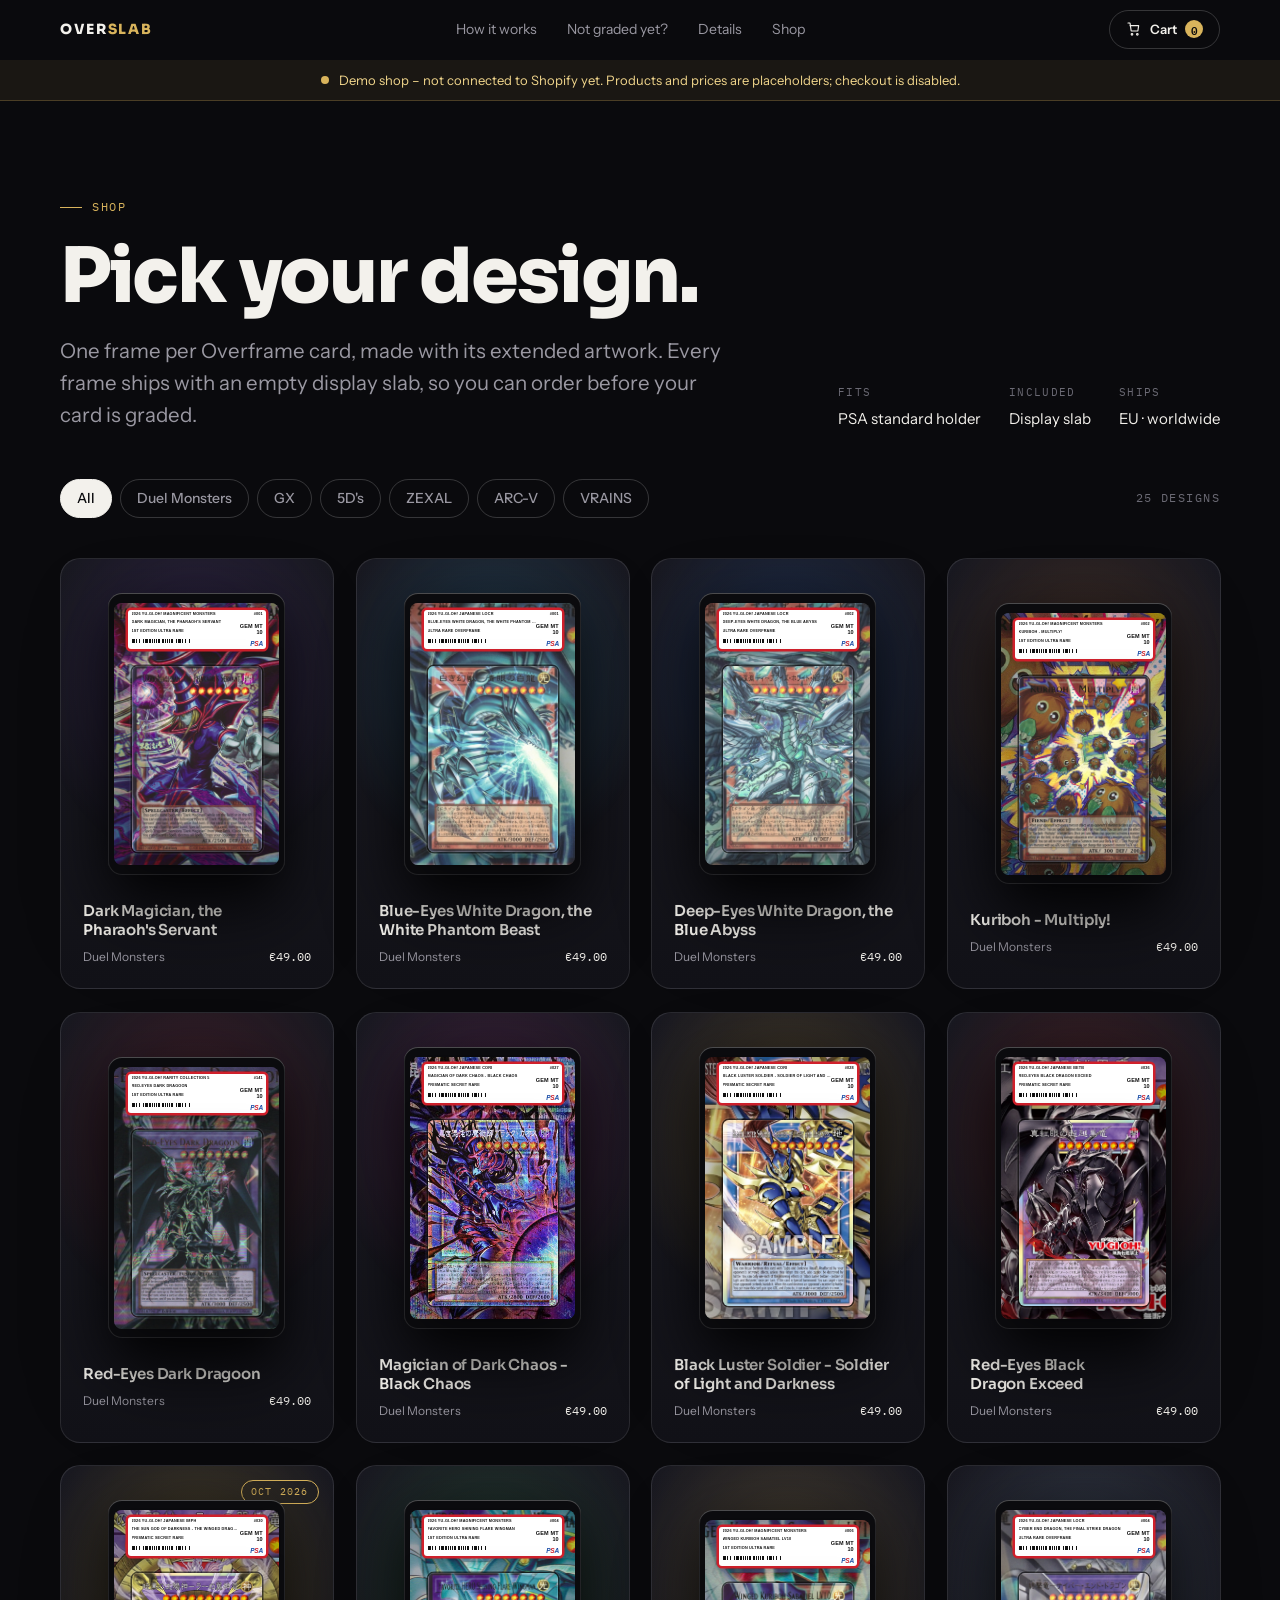
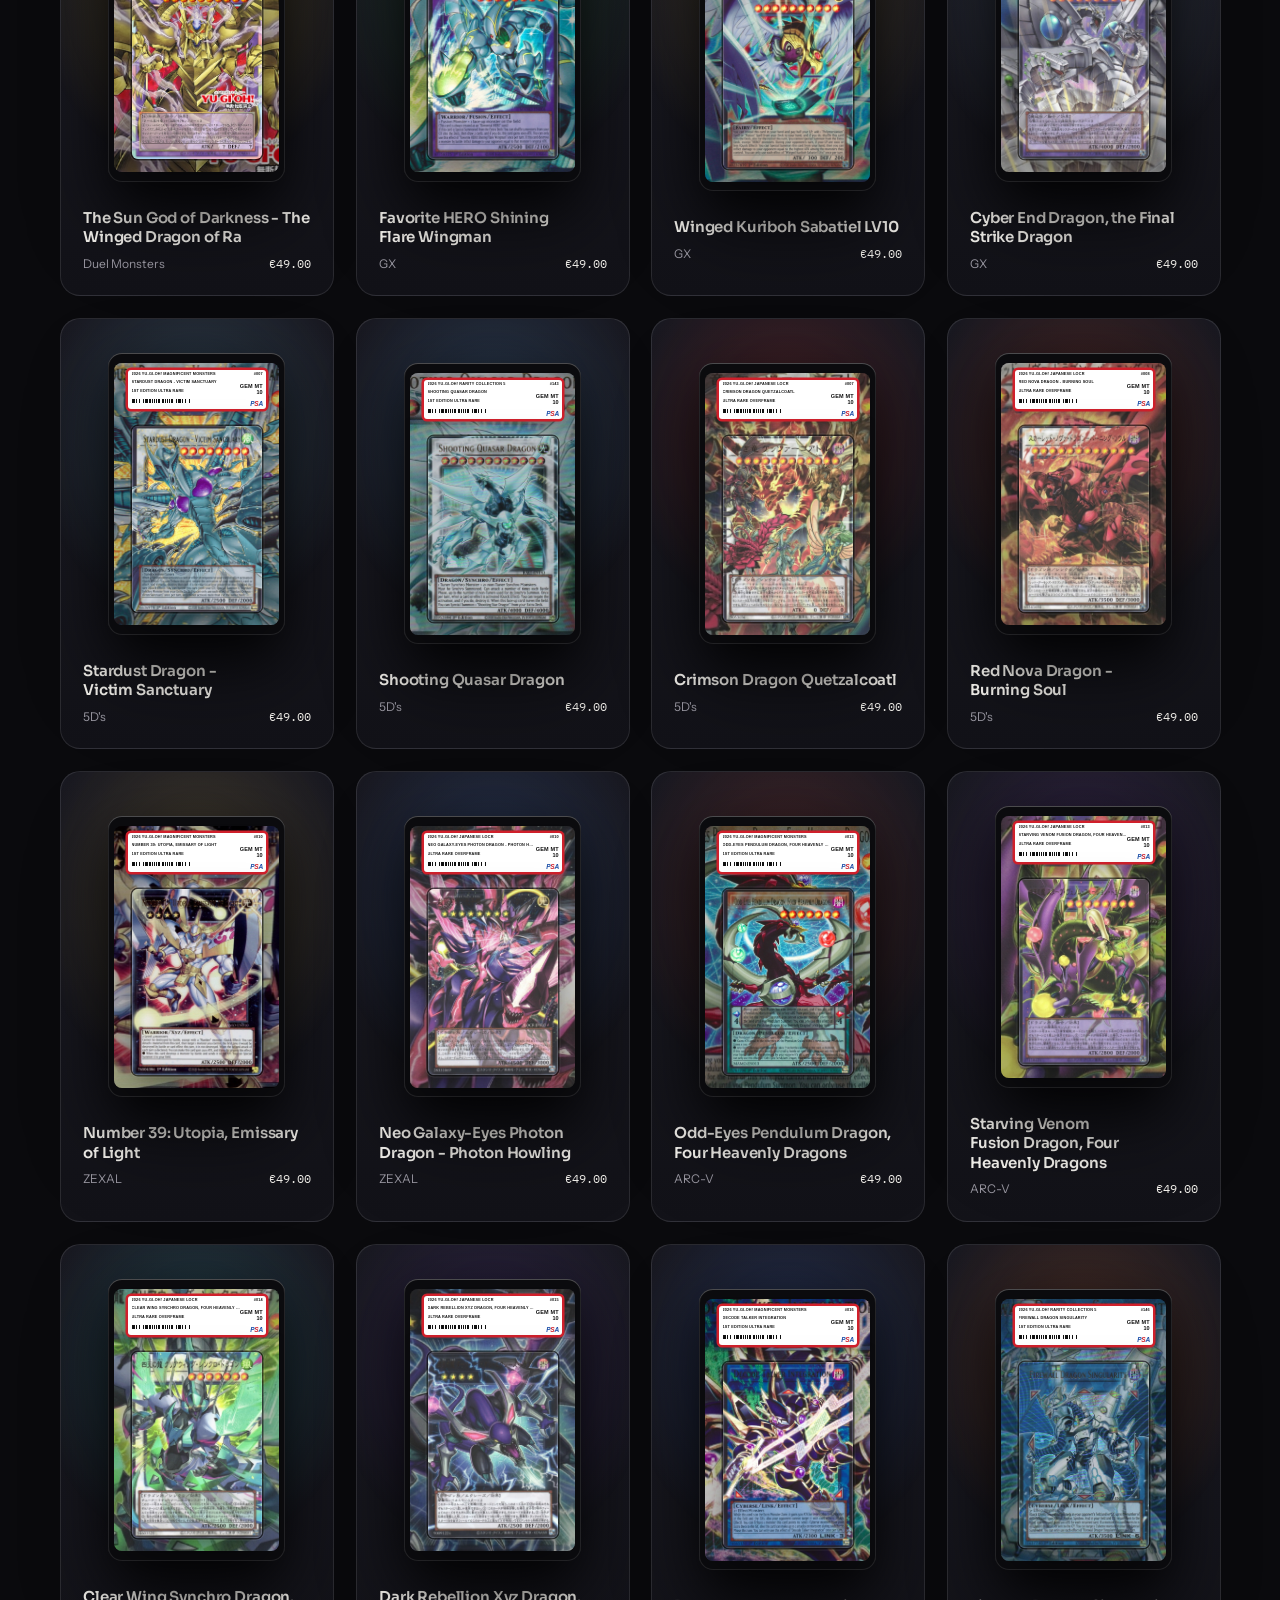
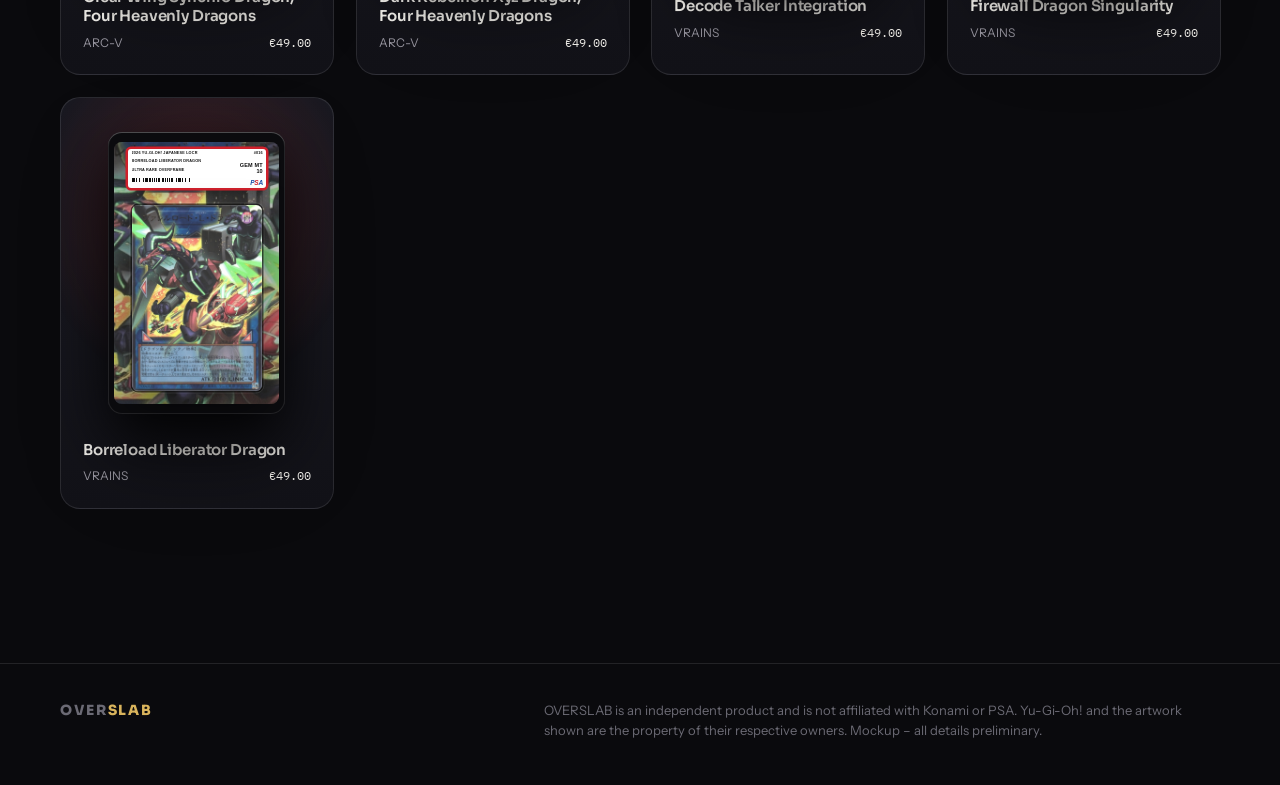
==== shop.html @ 678461cb "Add headless shop with Shopify Storefront API integration - shop.html: product grid with series filt" ====
<!DOCTYPE html>
<html lang="en">
<head>
<meta charset="utf-8">
<meta name="viewport" content="width=device-width, initial-scale=1">
<title>OVERSLAB Shop</title>
<meta name="description" content="Order an extended-art frame for your PSA-graded Yu-Gi-Oh! Overframe card.">
<link rel="preconnect" href="https://fonts.googleapis.com">
<link rel="preconnect" href="https://fonts.gstatic.com" crossorigin>
<link rel="stylesheet" href="https://fonts.googleapis.com/css2?family=Sora:wght@400;600;700;800&family=Instrument+Sans:ital,wght@0,400;0,500;0,600;1,400&family=IBM+Plex+Mono:wght@400;500&display=swap">
<link rel="stylesheet" href="styles.css">
</head>
<body class="shop-page">

<header class="nav" id="nav">
  <div class="wrap">
    <a class="logo" href="index.html">OVER<span>SLAB</span></a>
    <ul>
      <li><a href="index.html#how">How it works</a></li>
      <li><a href="index.html#raw">Not graded yet?</a></li>
      <li><a href="index.html#specs">Details</a></li>
      <li><a href="shop.html" aria-current="page">Shop</a></li>
    </ul>
    <button class="btn small cart-btn" type="button" data-open-cart aria-label="Open cart">
      <svg viewBox="0 0 24 24" fill="none" stroke="currentColor" stroke-width="1.7" aria-hidden="true"><path d="M6 7h13l-1.2 8H7.8L6 3H3" stroke-linecap="round" stroke-linejoin="round"/><circle cx="9" cy="20" r="1.2"/><circle cx="17" cy="20" r="1.2"/></svg>
      Cart <span class="badge" data-cart-count hidden>0</span>
    </button>
  </div>
</header>

<main>
  <div class="demo-banner" id="demoBanner" hidden>
    <span class="dot"></span>
    Demo shop – not connected to Shopify yet. Products and prices are placeholders; checkout is disabled.
  </div>

  <section class="shop-head-section">
    <div class="wrap">
      <div class="shop-head">
        <div>
          <span class="eyebrow">Shop</span>
          <h1>Pick your design.</h1>
          <p class="lead">One frame per Overframe card, made with its extended artwork. Every frame ships with an empty display slab, so you can order before your card is graded.</p>
        </div>
        <dl class="shop-facts">
          <div><dt>Fits</dt><dd>PSA standard holder</dd></div>
          <div><dt>Included</dt><dd>Display slab</dd></div>
          <div><dt>Ships</dt><dd>EU · worldwide</dd></div>
        </dl>
      </div>
      <div class="filters" id="filters" role="group" aria-label="Filter by series"></div>
      <div class="tiles" id="products" aria-live="polite"></div>
    </div>
  </section>
</main>

<!-- Product sheet -->
<aside class="drawer sheet" id="sheet" aria-hidden="true" role="dialog" aria-labelledby="sheetTitle">
  <button class="drawer-close" type="button" data-close aria-label="Close">×</button>
  <div class="sheet-visual" id="sheetVisual"></div>
  <div class="sheet-body">
    <h2 id="sheetTitle"></h2>
    <p class="sheet-meta" id="sheetMeta"></p>
    <p class="sheet-desc" id="sheetDesc"></p>
    <div class="opt">
      <span class="opt-label">Mount</span>
      <div class="opt-chips" id="sheetVariants"></div>
    </div>
    <div class="opt">
      <span class="opt-label">Quantity</span>
      <div class="qty"><button type="button" id="qtyMinus" aria-label="Decrease quantity">−</button><span id="qtyVal">1</span><button type="button" id="qtyPlus" aria-label="Increase quantity">+</button></div>
    </div>
    <div class="sheet-buy">
      <div class="sheet-price" id="sheetPrice"></div>
      <button class="btn primary" type="button" id="addBtn">Add to cart</button>
    </div>
    <ul class="sheet-notes">
      <li>Empty display slab included</li>
      <li>Slab slides in from the top – no glue, no tools</li>
      <li>Made to order · ships in 5–7 business days</li>
    </ul>
  </div>
</aside>

<!-- Cart drawer -->
<aside class="drawer cart-drawer" id="cart" aria-hidden="true" role="dialog" aria-label="Cart">
  <div class="drawer-head">
    <h2>Cart</h2>
    <button class="drawer-close" type="button" data-close aria-label="Close">×</button>
  </div>
  <div class="cart-lines" id="cartLines"></div>
  <div class="cart-foot">
    <div class="cart-total"><span>Subtotal</span><strong id="cartSubtotal">€0.00</strong></div>
    <p class="cart-hint">Shipping and taxes are calculated at checkout.</p>
    <button class="btn primary" type="button" id="checkoutBtn" disabled>Checkout <span class="arr">→</span></button>
  </div>
</aside>

<div class="backdrop" id="backdrop"></div>
<div class="toast-bar" id="toast" role="status" aria-live="polite"></div>

<footer>
  <div class="wrap">
    <div class="logo">OVER<span>SLAB</span></div>
    <p class="legal">OVERSLAB is an independent product and is not affiliated with Konami or PSA. Yu-Gi-Oh! and the artwork shown are the property of their respective owners. Mockup – all details preliminary.</p>
  </div>
</footer>

<script src="cards.js"></script>
<script src="shopify-config.js"></script>
<script src="shop.js"></script>
</body>
</html>
---- styles.css ----
/* ---------- Tokens ---------- */
:root{
  --bg:#0a0a0d;
  --bg-2:#121218;
  --bg-3:#1a1a22;
  --line:rgba(255,255,255,.10);
  --line-2:rgba(255,255,255,.18);
  --text:#f3f1ec;
  --muted:#9a98a2;
  --muted-2:#6b6a74;
  --gold:#d9b45c;
  --gold-2:#f1d68c;
  --psa-red:#d0202b;
  --psa-blue:#1b4ea8;
  --display:'Sora',system-ui,-apple-system,'Segoe UI',sans-serif;
  --body:'Instrument Sans',system-ui,-apple-system,'Segoe UI',sans-serif;
  --mono:'IBM Plex Mono',ui-monospace,SFMono-Regular,Menlo,monospace;
  --ease:cubic-bezier(.2,.8,.2,1);
  --maxw:1160px;
  color-scheme:dark;
}
*{box-sizing:border-box}
html{scroll-behavior:smooth}
body{
  margin:0;background:var(--bg);color:var(--text);
  font-family:var(--body);font-size:17px;line-height:1.55;
  -webkit-font-smoothing:antialiased;overflow-x:hidden;
}
img{max-width:100%;display:block}
a{color:inherit;text-decoration:none}
button{font:inherit;color:inherit}
:focus-visible{outline:2px solid var(--gold);outline-offset:3px;border-radius:4px}

h1,h2,h3{font-family:var(--display);letter-spacing:-.03em;text-wrap:balance;margin:0}
h1{font-size:clamp(44px,7.4vw,96px);font-weight:800;line-height:.98}
h2{font-size:clamp(34px,5vw,64px);font-weight:700;line-height:1.02}
h3{font-size:clamp(20px,2.2vw,26px);font-weight:600;letter-spacing:-.02em}
p{margin:0}
.lead{font-size:clamp(18px,1.6vw,22px);color:var(--muted);max-width:34em}
.eyebrow{
  font-family:var(--mono);font-size:12px;letter-spacing:.14em;text-transform:uppercase;
  color:var(--gold);margin-bottom:22px;display:inline-flex;align-items:center;gap:10px;
}
.eyebrow::before{content:"";width:22px;height:1px;background:var(--gold)}

.wrap{width:min(var(--maxw),calc(100% - 48px));margin-inline:auto}
section{padding:clamp(88px,12vw,160px) 0;position:relative}

/* ---------- Nav ---------- */
.nav{
  position:fixed;inset:0 0 auto 0;z-index:50;height:60px;
  display:flex;align-items:center;
  transition:background .4s,border-color .4s;
  border-bottom:1px solid transparent;
}
.nav.scrolled{background:rgba(10,10,13,.72);backdrop-filter:blur(18px) saturate(140%);-webkit-backdrop-filter:blur(18px) saturate(140%);border-color:var(--line)}
.nav .wrap{display:flex;align-items:center;justify-content:space-between}
.logo{font-family:var(--display);font-weight:800;letter-spacing:.12em;font-size:14px}
.logo span{color:var(--gold)}
.nav ul{list-style:none;display:flex;gap:30px;margin:0;padding:0;font-size:14px;color:var(--muted)}
.nav ul a{transition:color .2s}
.nav ul a:hover{color:var(--text)}
.btn{
  display:inline-flex;align-items:center;gap:8px;border-radius:999px;
  padding:12px 20px;font-weight:600;font-size:15px;border:1px solid var(--line-2);
  background:transparent;cursor:pointer;transition:transform .25s var(--ease),background .25s,border-color .25s;
}
.btn:hover{transform:translateY(-1px);border-color:var(--text)}
.btn.primary{background:var(--text);color:#0a0a0d;border-color:var(--text)}
.btn.primary:hover{background:#fff}
.btn.small{padding:8px 16px;font-size:13px}
.btn .arr{transition:transform .25s var(--ease)}
.btn:hover .arr{transform:translateX(3px)}
@media (max-width:760px){.nav ul{display:none}}

/* ---------- Hero ---------- */
.hero{padding:140px 0 60px;overflow:hidden}
.hero .wrap{display:grid;grid-template-columns:1.05fr .95fr;gap:48px;align-items:center}
.hero-copy{position:relative;z-index:2}
.hero-copy h1{margin-bottom:26px}
.hero-copy .lead{margin-bottom:38px}
.hero-actions{display:flex;gap:14px;flex-wrap:wrap}
.hero-stage{position:relative;display:grid;place-items:center;min-height:520px}
.hero-glow{
  position:absolute;left:15%;top:50%;transform:translateY(-50%);width:70%;padding-top:70%;border-radius:50%;
  background:radial-gradient(circle,#6d3fb0 0%,transparent 62%);
  filter:blur(60px);opacity:.55;z-index:0;
}
.hero-stage .piece{width:min(340px,78%);z-index:1}
@media (max-width:900px){
  .hero{padding-top:110px}
  .hero .wrap{grid-template-columns:1fr;gap:40px}
  .hero-stage{min-height:auto;padding:40px 0}
  .hero-stage .piece{width:min(300px,72%)}
}

/* Hero load sequence */
@keyframes rise{from{opacity:0;transform:translateY(22px)}to{opacity:1;transform:none}}
@keyframes frameReveal{
  from{clip-path:inset(26% 13.5% 8% 13.5% round 6px);opacity:0}
  25%{opacity:1}
  to{clip-path:inset(0 0 0 0 round 14px);opacity:1}
}
@keyframes glowIn{from{opacity:0;transform:translateY(-50%) scale(.6)}to{opacity:.55;transform:translateY(-50%)}}
.hero-copy > *{animation:rise .9s var(--ease) both}
.hero-copy > :nth-child(1){animation-delay:.05s}
.hero-copy > :nth-child(2){animation-delay:.15s}
.hero-copy > :nth-child(3){animation-delay:.25s}
.hero-copy > :nth-child(4){animation-delay:.35s}
.hero-stage .piece{animation:rise 1s var(--ease) .2s both}
.hero-stage .piece .frame-layer{animation:frameReveal 1.5s var(--ease) 1.1s both}
.hero-glow{animation:glowIn 1.8s var(--ease) 1.2s both}

/* ---------- The piece: slab + frame ---------- */
/* Geometry: a PSA holder is ~82.5 × 136.5 mm; the frame adds ~3.5 % rim. */
.piece{
  position:relative;border-radius:14px;
  --art:none;--glow:#6d3fb0;
  filter:drop-shadow(0 40px 60px rgba(0,0,0,.65));
}
/* height = width × 100/63, via padding so it holds in every browser (Safari included) */
.piece::before{content:"";display:block;padding-top:158.73%}
.piece > *{position:absolute;inset:0;border-radius:inherit}
/* Layer A: bare acrylic holder */
.slab-layer{
  inset:2% 7%;border-radius:7px;
  background:linear-gradient(140deg,rgba(255,255,255,.14) 0%,rgba(255,255,255,.05) 40%,rgba(255,255,255,.02) 60%,rgba(255,255,255,.09) 100%);
  border:1px solid rgba(255,255,255,.28);
  box-shadow:inset 0 0 0 1px rgba(255,255,255,.06),inset 0 1px 0 rgba(255,255,255,.35),0 20px 50px rgba(0,0,0,.5);
}
.slab-layer::after{
  content:"";position:absolute;inset:0;border-radius:inherit;
  background:linear-gradient(115deg,transparent 30%,rgba(255,255,255,.10) 42%,rgba(255,255,255,.02) 52%,transparent 60%);
}
/* Layer B: frame rim + extended art */
.frame-layer{
  background:#0b0b0e;
  box-shadow:inset 0 0 0 1px rgba(255,255,255,.10),inset 0 1px 0 rgba(255,255,255,.18);
}
.frame-layer .art{
  position:absolute;inset:3.5%;border-radius:8px;overflow:hidden;
  /* zoomed onto the illustration area so the card's text box never repeats outside the window */
  background:var(--art) center 16%/165% auto no-repeat;
}
.frame-layer .art::after{
  content:"";position:absolute;inset:0;
  background:radial-gradient(ellipse at 50% 55%,transparent 45%,rgba(0,0,0,.34) 100%);
}
/* Layer C: label + card window (never clipped) */
.top-layer{pointer-events:none}
.label{
  position:absolute;top:6%;left:11%;right:11%;height:14%;
  background:#fff;border-radius:3px;padding:.9% 2%;
  box-shadow:0 0 0 2.5px var(--psa-red),0 6px 14px rgba(0,0,0,.35);
  display:grid;grid-template-columns:1fr auto;grid-template-rows:auto auto auto auto;
  color:#111;font-family:Arial,Helvetica,sans-serif;font-weight:700;
  line-height:1.25;letter-spacing:.01em;container-type:inline-size;overflow:hidden;
}
.label > *{font-size:6px;font-size:2.9cqw;line-height:1.28;white-space:nowrap;overflow:hidden;text-overflow:ellipsis}
.label .l1,.label .l2,.label .l3{grid-column:1}
.label .r1{grid-column:2;text-align:right;grid-row:1}
.label .r2{grid-column:2;text-align:right;grid-row:2 / span 2;font-size:9px;font-size:4.2cqw;line-height:1.1;align-self:center;white-space:normal}
.label .bar{grid-column:1;grid-row:4;height:7px;height:3.4cqw;width:55%;margin-top:1px;margin-top:.6cqw;
  background:repeating-linear-gradient(90deg,#111 0 1.2cqw,transparent 1.2cqw 1.8cqw,#111 1.8cqw 2.2cqw,transparent 2.2cqw 3.2cqw,#111 3.2cqw 4.1cqw,transparent 4.1cqw 5cqw)}
.label .psa{grid-column:2;grid-row:4;text-align:right;font-style:italic;font-weight:900;font-size:11px;font-size:5cqw;line-height:1;
  color:var(--psa-blue);letter-spacing:-.04em;align-self:end}
.label .psa b{color:var(--psa-red)}
.card{
  position:absolute;top:26%;left:13.5%;right:13.5%;bottom:8%;
  border-radius:6px;overflow:hidden;
  background:var(--art) center 45%/cover no-repeat;
  box-shadow:0 0 0 1.5px rgba(0,0,0,.6),0 0 0 2.5px rgba(255,255,255,.08),0 14px 34px rgba(0,0,0,.6);
}
.card::after{content:"";position:absolute;inset:0;box-shadow:inset 0 0 0 1px rgba(255,255,255,.12)}
/* Neutral OVERSLAB label for the included display slab (card not graded yet) */
.label.neutral{box-shadow:0 0 0 2.5px #1c1c24,0 6px 14px rgba(0,0,0,.35);color:#1c1c24}
.label.neutral .r2{font-size:8px;font-size:3.4cqw;letter-spacing:.04em;color:#6b6a74}
.label.neutral .psa{font-style:normal;font-weight:800;letter-spacing:.08em;font-size:8px;font-size:3.6cqw;color:#1c1c24}
.label.neutral .psa b{color:var(--gold)}
.label.neutral .bar{opacity:.25}
/* Empty card window: nothing inside yet */
.card.empty{
  background:rgba(255,255,255,.035);border:1.5px dashed rgba(255,255,255,.35);
  box-shadow:none;display:grid;place-items:center;
  font-family:var(--mono);font-size:9px;letter-spacing:.14em;text-transform:uppercase;color:rgba(255,255,255,.55);text-align:center;line-height:1.6;
}
.card.empty::after{display:none}
.piece.no-frame .frame-layer{display:none}
.piece.no-frame{filter:drop-shadow(0 30px 40px rgba(0,0,0,.6))}

/* ---------- Statement band ---------- */
.statement{padding:60px 0 0}
.statement p{
  font-family:var(--display);font-size:clamp(22px,3vw,36px);font-weight:600;letter-spacing:-.025em;
  line-height:1.2;max-width:22em;color:var(--muted);
}
.statement p strong{color:var(--text);font-weight:600}

/* ---------- Compare ---------- */
.compare-grid{display:grid;grid-template-columns:1fr 1fr;gap:64px;align-items:center}
.compare-copy h2{margin-bottom:22px}
.compare-copy .lead{margin-bottom:28px}
.compare{
  position:relative;width:min(380px,100%);margin-inline:auto;
  user-select:none;touch-action:none;
}
.compare::before{content:"";display:block;padding-top:158.73%}
.compare .piece{position:absolute;inset:0;width:100%;filter:drop-shadow(0 30px 40px rgba(0,0,0,.6))}
.compare .piece::before{display:none}
.compare .after{clip-path:inset(0 0 0 var(--x,50%))}
.compare .divider{
  position:absolute;top:-6%;bottom:-6%;left:var(--x,50%);width:2px;margin-left:-1px;
  background:linear-gradient(180deg,transparent,var(--text) 15%,var(--text) 85%,transparent);z-index:3;
}
.compare .knob{
  position:absolute;top:50%;left:var(--x,50%);transform:translate(-50%,-50%);
  width:44px;height:44px;border-radius:50%;background:var(--text);color:#0a0a0d;
  display:grid;place-items:center;z-index:4;box-shadow:0 8px 24px rgba(0,0,0,.5);
  font-size:14px;letter-spacing:-.05em;font-weight:700;cursor:ew-resize;
}
.compare input{position:absolute;inset:0;width:100%;height:100%;opacity:0;margin:0;cursor:ew-resize;z-index:5}
.compare .tag{
  position:absolute;bottom:-44px;font-family:var(--mono);font-size:11px;letter-spacing:.14em;
  text-transform:uppercase;color:var(--muted);
}
.compare .tag.l{left:0}.compare .tag.r{right:0;color:var(--gold)}
@media (max-width:900px){.compare-grid{grid-template-columns:1fr;gap:72px}}

/* ---------- Timeline (Warum jetzt) ---------- */
.why{background:var(--bg-2);border-block:1px solid var(--line)}
.why-head{max-width:40em;margin-bottom:56px}
.why-head h2{margin-bottom:22px}
.timeline{display:grid;grid-template-columns:repeat(3,1fr);gap:0;border-top:1px solid var(--line-2)}
.tl{padding:28px 28px 0 0;position:relative}
.tl::before{content:"";position:absolute;top:-1px;left:0;width:56px;height:2px;background:var(--gold)}
.tl + .tl{padding-left:28px;border-left:1px solid var(--line)}
.tl .when{font-family:var(--mono);font-size:12px;letter-spacing:.14em;text-transform:uppercase;color:var(--gold);display:block;margin-bottom:14px}
.tl .big{font-family:var(--display);font-size:clamp(26px,3vw,40px);font-weight:700;letter-spacing:-.03em;line-height:1.05;margin-bottom:10px}
.tl p{color:var(--muted);font-size:15px;max-width:22em}
@media (max-width:820px){
  .timeline{grid-template-columns:1fr}
  .tl{padding:24px 0;border-bottom:1px solid var(--line)}
  .tl + .tl{padding-left:0;border-left:0}
  .tl::before{display:none}
}

/* ---------- Steps ---------- */
.steps-head{margin-bottom:64px;max-width:40em}
.steps-head h2{margin-bottom:22px}
.steps{display:grid;grid-template-columns:repeat(3,1fr);gap:0;border-top:1px solid var(--line)}
.step{padding:36px 28px 40px 0;border-right:1px solid var(--line);position:relative}
.step:last-child{border-right:0}
.step + .step{padding-left:28px}
.step .num{font-family:var(--mono);font-size:12px;letter-spacing:.14em;color:var(--gold);margin-bottom:40px;display:block}
.step h3{margin-bottom:12px}
.step p{color:var(--muted);font-size:16px}
.step .ico{width:56px;height:56px;margin-bottom:28px;color:var(--text)}
.step .ico svg{width:100%;height:100%}
@media (max-width:820px){
  .steps{grid-template-columns:1fr}
  .step{border-right:0;border-bottom:1px solid var(--line);padding:32px 0}
  .step + .step{padding-left:0}
  .step .num{margin-bottom:20px}
}

/* ---------- Raw (not graded yet) ---------- */
.raw-head{max-width:40em;margin-bottom:64px}
.raw-head h2{margin-bottom:22px}
.raw-seq{display:grid;grid-template-columns:repeat(3,1fr);gap:28px;align-items:start}
.raw-step{position:relative;text-align:center}
.raw-step .stage{
  position:relative;padding:44px 0 36px;border-radius:22px;
  background:linear-gradient(180deg,var(--bg-3),var(--bg-2));border:1px solid var(--line);margin-bottom:26px;
}
.raw-step .stage::before{ /* subtle floor glow */
  content:"";position:absolute;inset:auto 15% 8% 15%;height:20%;border-radius:50%;
  background:radial-gradient(ellipse,rgba(255,255,255,.08),transparent 70%);filter:blur(12px);
}
.raw-step .piece{width:56%;max-width:210px;margin:0 auto}
.raw-step .num{font-family:var(--mono);font-size:12px;letter-spacing:.14em;text-transform:uppercase;color:var(--gold);display:block;margin-bottom:12px}
.raw-step h3{font-size:19px;margin-bottom:10px}
.raw-step p{color:var(--muted);font-size:15px;max-width:24em;margin-inline:auto}
.raw-step .arrow{
  position:absolute;top:calc(50% - 60px);right:-26px;width:24px;height:24px;color:var(--muted-2);z-index:2;
}
.raw-step:last-child .arrow{display:none}
.raw-note{margin-top:48px;padding:22px 26px;border:1px solid var(--line);border-radius:14px;display:flex;gap:16px;align-items:center;color:var(--muted);font-size:15px;max-width:52em}
.raw-note svg{flex:none;width:22px;height:22px;color:var(--gold)}
@media (max-width:820px){
  .raw-seq{grid-template-columns:1fr;max-width:380px;margin-inline:auto;gap:40px}
  .raw-step .arrow{display:none}
  .raw-step .piece{width:60%}
}

/* ---------- Gallery ---------- */
.gallery{background:var(--bg-2);border-block:1px solid var(--line);overflow:hidden}
.gallery-head{display:flex;justify-content:space-between;align-items:end;gap:32px;margin-bottom:40px}
.gallery-head h2{max-width:11em}
.gallery-head p{color:var(--muted);max-width:26em}
.filters{display:flex;gap:8px;flex-wrap:wrap;margin-bottom:40px;align-items:center}
.chip{
  border:1px solid var(--line-2);background:transparent;border-radius:999px;padding:8px 16px;
  font-size:14px;font-weight:500;color:var(--muted);cursor:pointer;
  transition:color .2s,border-color .2s,background .2s;
}
.chip:hover{color:var(--text);border-color:var(--text)}
.chip[aria-pressed="true"]{background:var(--text);color:#0a0a0d;border-color:var(--text)}
.filters .count{margin-left:auto;font-family:var(--mono);font-size:12px;letter-spacing:.12em;text-transform:uppercase;color:var(--muted-2)}
.tiles{display:grid;grid-template-columns:repeat(4,1fr);gap:22px}
.tile{
  position:relative;padding:34px 22px 22px;border-radius:20px;
  background:linear-gradient(180deg,var(--bg-3),var(--bg-2));border:1px solid var(--line);
  transform-style:preserve-3d;transition:transform .5s var(--ease),border-color .3s,opacity .4s;
  will-change:transform;
}
.tile[hidden]{display:none}
.tile:hover{border-color:var(--line-2)}
.tile .tglow{
  position:absolute;inset:0;border-radius:inherit;pointer-events:none;
  background:radial-gradient(60% 45% at 50% 28%,var(--glow) 0%,transparent 100%);
  opacity:.26;transition:opacity .4s;
}
.tile:hover .tglow{opacity:.45}
.tile .piece{width:78%;max-width:260px;margin:0 auto 26px;transform:translateZ(40px);filter:drop-shadow(0 26px 34px rgba(0,0,0,.6))}
.tile .glare{
  position:absolute;inset:0;border-radius:inherit;pointer-events:none;
  background:radial-gradient(circle at var(--gx,50%) var(--gy,50%),rgba(255,255,255,.12),transparent 50%);
  opacity:0;transition:opacity .3s;
}
.tile:hover .glare{opacity:1}
.tile-meta{transform:translateZ(20px)}
.tile-meta h3{font-size:15px;line-height:1.3;letter-spacing:-.01em;text-wrap:pretty}
.tile-sub{display:flex;justify-content:space-between;gap:10px;color:var(--muted);font-size:12px;margin-top:8px;transform:translateZ(20px)}
.tile-sub .code{font-family:var(--mono);letter-spacing:.06em;white-space:nowrap}
.tile .soon{
  position:absolute;top:14px;right:14px;font-family:var(--mono);font-size:10px;letter-spacing:.12em;text-transform:uppercase;
  color:var(--gold);border:1px solid var(--gold);border-radius:999px;padding:3px 9px;transform:translateZ(30px);
}
@media (max-width:1100px){.tiles{grid-template-columns:repeat(3,1fr)}}
@media (max-width:900px){
  .gallery-head{flex-direction:column;align-items:start}
  .tiles{grid-template-columns:repeat(2,1fr);gap:16px}
  .filters .count{margin-left:0;width:100%}
}
@media (max-width:520px){.tiles{grid-template-columns:1fr;max-width:380px;margin-inline:auto}}

/* ---------- Specs ---------- */
.specs-grid{display:grid;grid-template-columns:1fr 1fr;gap:64px;align-items:start}
.specs-copy h2{margin-bottom:22px}
.specs-copy .lead{margin-bottom:0}
.specs{list-style:none;margin:0;padding:0;border-top:1px solid var(--line)}
.specs li{display:grid;grid-template-columns:1fr auto;gap:24px;align-items:baseline;padding:20px 0;border-bottom:1px solid var(--line)}
.specs dt{color:var(--muted);font-size:15px}
.specs dd{margin:0;font-family:var(--mono);font-size:15px;font-variant-numeric:tabular-nums;text-align:right}
.specs .note{font-family:var(--mono);font-size:11px;letter-spacing:.12em;text-transform:uppercase;color:var(--muted-2);margin-top:16px;display:block}
@media (max-width:900px){.specs-grid{grid-template-columns:1fr;gap:40px}}

/* ---------- CTA ---------- */
.cta{text-align:center;padding-bottom:120px}
.cta .wrap{max-width:720px}
.cta h2{margin-bottom:22px}
.cta .lead{margin:0 auto 40px}
.cta form{display:flex;gap:10px;max-width:480px;margin:0 auto;padding:6px;border:1px solid var(--line-2);border-radius:999px;background:var(--bg-2)}
.cta input{flex:1;min-width:0;background:transparent;border:0;color:var(--text);font:inherit;padding:10px 18px;outline:none}
.cta input::placeholder{color:var(--muted-2)}
.cta .toast{margin-top:18px;font-size:14px;color:var(--gold);min-height:1.6em}
@media (max-width:520px){
  .cta form{flex-direction:column;border-radius:20px}
  .cta .btn{justify-content:center}
}

/* ---------- Footer ---------- */
footer{border-top:1px solid var(--line);padding:36px 0 44px;font-size:13px;color:var(--muted-2)}
footer .wrap{display:flex;justify-content:space-between;gap:24px;flex-wrap:wrap}
footer .legal{max-width:52em;line-height:1.6}

/* ---------- Scroll reveal ---------- */
.reveal{opacity:0;transform:translateY(26px);transition:opacity .9s var(--ease),transform .9s var(--ease)}
.reveal.in{opacity:1;transform:none}
.reveal.in[data-delay="1"]{transition-delay:.1s}
.reveal.in[data-delay="2"]{transition-delay:.2s}

@media (prefers-reduced-motion:reduce){
  *{animation:none!important;transition:none!important;scroll-behavior:auto}
  .reveal{opacity:1;transform:none}
  .hero-glow{opacity:.55}
}

/* ============================================================
   Shop
   ============================================================ */
.shop-page main{padding-top:60px}
.demo-banner{
  display:flex;align-items:center;justify-content:center;gap:10px;padding:10px 24px;
  background:rgba(217,180,92,.08);border-bottom:1px solid rgba(217,180,92,.25);
  color:var(--gold-2);font-size:13px;text-align:center;
}
.demo-banner .dot{width:8px;height:8px;border-radius:50%;background:var(--gold);flex:none}
.shop-head-section{padding-top:clamp(56px,7vw,88px)}
.shop-head{display:grid;grid-template-columns:1.2fr .8fr;gap:48px;align-items:end;margin-bottom:48px}
.shop-head h1{font-size:clamp(40px,6vw,76px);margin-bottom:22px}
.shop-facts{display:grid;grid-template-columns:repeat(3,auto);gap:28px;margin:0;justify-content:end}
.shop-facts dt{font-family:var(--mono);font-size:11px;letter-spacing:.12em;text-transform:uppercase;color:var(--muted-2);margin-bottom:6px}
.shop-facts dd{margin:0;font-size:15px;white-space:nowrap}
@media (max-width:900px){
  .shop-head{grid-template-columns:1fr;gap:28px}
  .shop-facts{justify-content:start}
}

/* Product tiles reuse .tile; they are buttons here */
.tile.product{text-align:left;cursor:pointer;font:inherit;color:inherit;width:100%;display:block}
.tile.product:focus-visible{outline:2px solid var(--gold);outline-offset:3px}
.tile-sub .price{font-family:var(--mono);font-variant-numeric:tabular-nums;color:var(--text);white-space:nowrap}
.product-img{width:78%;margin:0 auto 26px;border-radius:12px}
.piece.placeholder{background:var(--bg-3);border:1px dashed var(--line-2)}
.shop-error{grid-column:1 / -1;color:var(--muted);font-size:15px}
.shop-error code{font-family:var(--mono);color:var(--text)}

.cart-btn{gap:8px}
.cart-btn svg{width:16px;height:16px}
.badge{
  min-width:18px;height:18px;padding:0 5px;border-radius:999px;background:var(--gold);color:#0a0a0d;
  font-family:var(--mono);font-size:11px;font-weight:600;display:inline-grid;place-items:center;
}

/* Drawers */
.backdrop{position:fixed;inset:0;background:rgba(0,0,0,.55);backdrop-filter:blur(6px);-webkit-backdrop-filter:blur(6px);opacity:0;pointer-events:none;transition:opacity .35s;z-index:80}
.backdrop.show{opacity:1;pointer-events:auto}
.drawer{
  position:fixed;top:0;right:0;bottom:0;width:min(480px,100%);background:var(--bg-2);border-left:1px solid var(--line);
  transform:translateX(100%);transition:transform .45s var(--ease);z-index:90;display:flex;flex-direction:column;overflow-y:auto;
}
.drawer.open{transform:none}
.drawer-close{
  position:absolute;top:14px;right:14px;width:40px;height:40px;border-radius:50%;border:1px solid var(--line-2);
  background:rgba(10,10,13,.6);color:var(--text);font-size:22px;line-height:1;cursor:pointer;z-index:2;display:grid;place-items:center;
}
.drawer-close:hover{border-color:var(--text)}
.drawer-head{display:flex;align-items:center;justify-content:space-between;padding:22px 24px;border-bottom:1px solid var(--line)}
.drawer-head h2{font-size:22px}
.drawer-head .drawer-close{position:static}

/* Product sheet */
.sheet-visual{
  position:relative;display:grid;place-items:center;padding:56px 24px 36px;flex:none;
  background:radial-gradient(60% 50% at 50% 40%,color-mix(in srgb,var(--glow,#6d3fb0) 45%,transparent),transparent 100%),var(--bg-3);
}
.sheet-visual .piece{width:min(240px,60%)}
.sheet-body{padding:28px 28px 40px;display:flex;flex-direction:column;gap:22px}
.sheet-body h2{font-size:26px}
.sheet-meta{font-family:var(--mono);font-size:12px;letter-spacing:.12em;text-transform:uppercase;color:var(--muted);margin-top:-14px}
.sheet-desc{color:var(--muted);font-size:15px}
.opt{display:flex;flex-direction:column;gap:10px}
.opt-label{font-family:var(--mono);font-size:11px;letter-spacing:.12em;text-transform:uppercase;color:var(--muted-2)}
.opt-chips{display:flex;gap:8px;flex-wrap:wrap}
.chip.variant[disabled]{opacity:.4;cursor:not-allowed}
.qty{display:inline-flex;align-items:center;border:1px solid var(--line-2);border-radius:999px;overflow:hidden}
.qty button{width:38px;height:38px;border:0;background:transparent;color:var(--text);font-size:18px;cursor:pointer}
.qty button:hover{background:rgba(255,255,255,.06)}
.qty span{min-width:32px;text-align:center;font-family:var(--mono);font-variant-numeric:tabular-nums}
.sheet-buy{display:flex;align-items:center;justify-content:space-between;gap:16px;padding-top:6px;border-top:1px solid var(--line);margin-top:4px;padding-top:22px}
.sheet-price{font-family:var(--display);font-size:26px;font-weight:700;letter-spacing:-.02em;font-variant-numeric:tabular-nums}
.sheet-buy .btn[disabled]{opacity:.5;cursor:not-allowed;transform:none}
.sheet-notes{list-style:none;margin:0;padding:0;display:flex;flex-direction:column;gap:8px;color:var(--muted);font-size:14px}
.sheet-notes li{display:flex;gap:10px;align-items:center}
.sheet-notes li::before{content:"";width:5px;height:5px;border-radius:50%;background:var(--gold);flex:none}

/* Cart */
.cart-lines{padding:8px 24px;flex:1}
.cart-empty{color:var(--muted);padding:32px 0;text-align:center}
.line{display:grid;grid-template-columns:64px 1fr auto;gap:16px;align-items:start;padding:18px 0;border-bottom:1px solid var(--line);position:relative}
.line-visual .piece{width:100%;filter:drop-shadow(0 10px 16px rgba(0,0,0,.5))}
.line-title{font-weight:600;font-size:15px;line-height:1.3;text-wrap:pretty}
.line-sub{color:var(--muted);font-size:13px;margin-top:2px}
.line-row{display:flex;align-items:center;justify-content:space-between;gap:12px;margin-top:12px}
.line-row .qty button{width:30px;height:30px;font-size:15px}
.line-row .qty span{min-width:26px;font-size:13px}
.line-price{font-family:var(--mono);font-size:14px;font-variant-numeric:tabular-nums}
.line-remove{width:30px;height:30px;border-radius:50%;border:0;background:transparent;color:var(--muted-2);font-size:20px;cursor:pointer;line-height:1}
.line-remove:hover{color:var(--text);background:rgba(255,255,255,.06)}
.cart-foot{padding:22px 24px 32px;border-top:1px solid var(--line);display:flex;flex-direction:column;gap:12px;background:var(--bg-2);position:sticky;bottom:0}
.cart-total{display:flex;justify-content:space-between;align-items:baseline;font-size:15px;color:var(--muted)}
.cart-total strong{font-family:var(--display);font-size:22px;color:var(--text);font-variant-numeric:tabular-nums}
.cart-hint{font-size:12px;color:var(--muted-2)}
.cart-foot .btn{justify-content:center}
.cart-foot .btn[disabled]{opacity:.5;cursor:not-allowed;transform:none}

/* Toast */
.toast-bar{
  position:fixed;left:50%;bottom:28px;transform:translate(-50%,20px);opacity:0;pointer-events:none;
  background:var(--text);color:#0a0a0d;padding:12px 18px;border-radius:999px;font-size:14px;font-weight:500;
  box-shadow:0 12px 30px rgba(0,0,0,.4);transition:opacity .3s,transform .3s var(--ease);z-index:100;max-width:calc(100% - 48px);text-align:center;
}
.toast-bar.show{opacity:1;transform:translate(-50%,0)}

@media (prefers-reduced-motion:reduce){.drawer,.backdrop,.toast-bar{transition:none}}
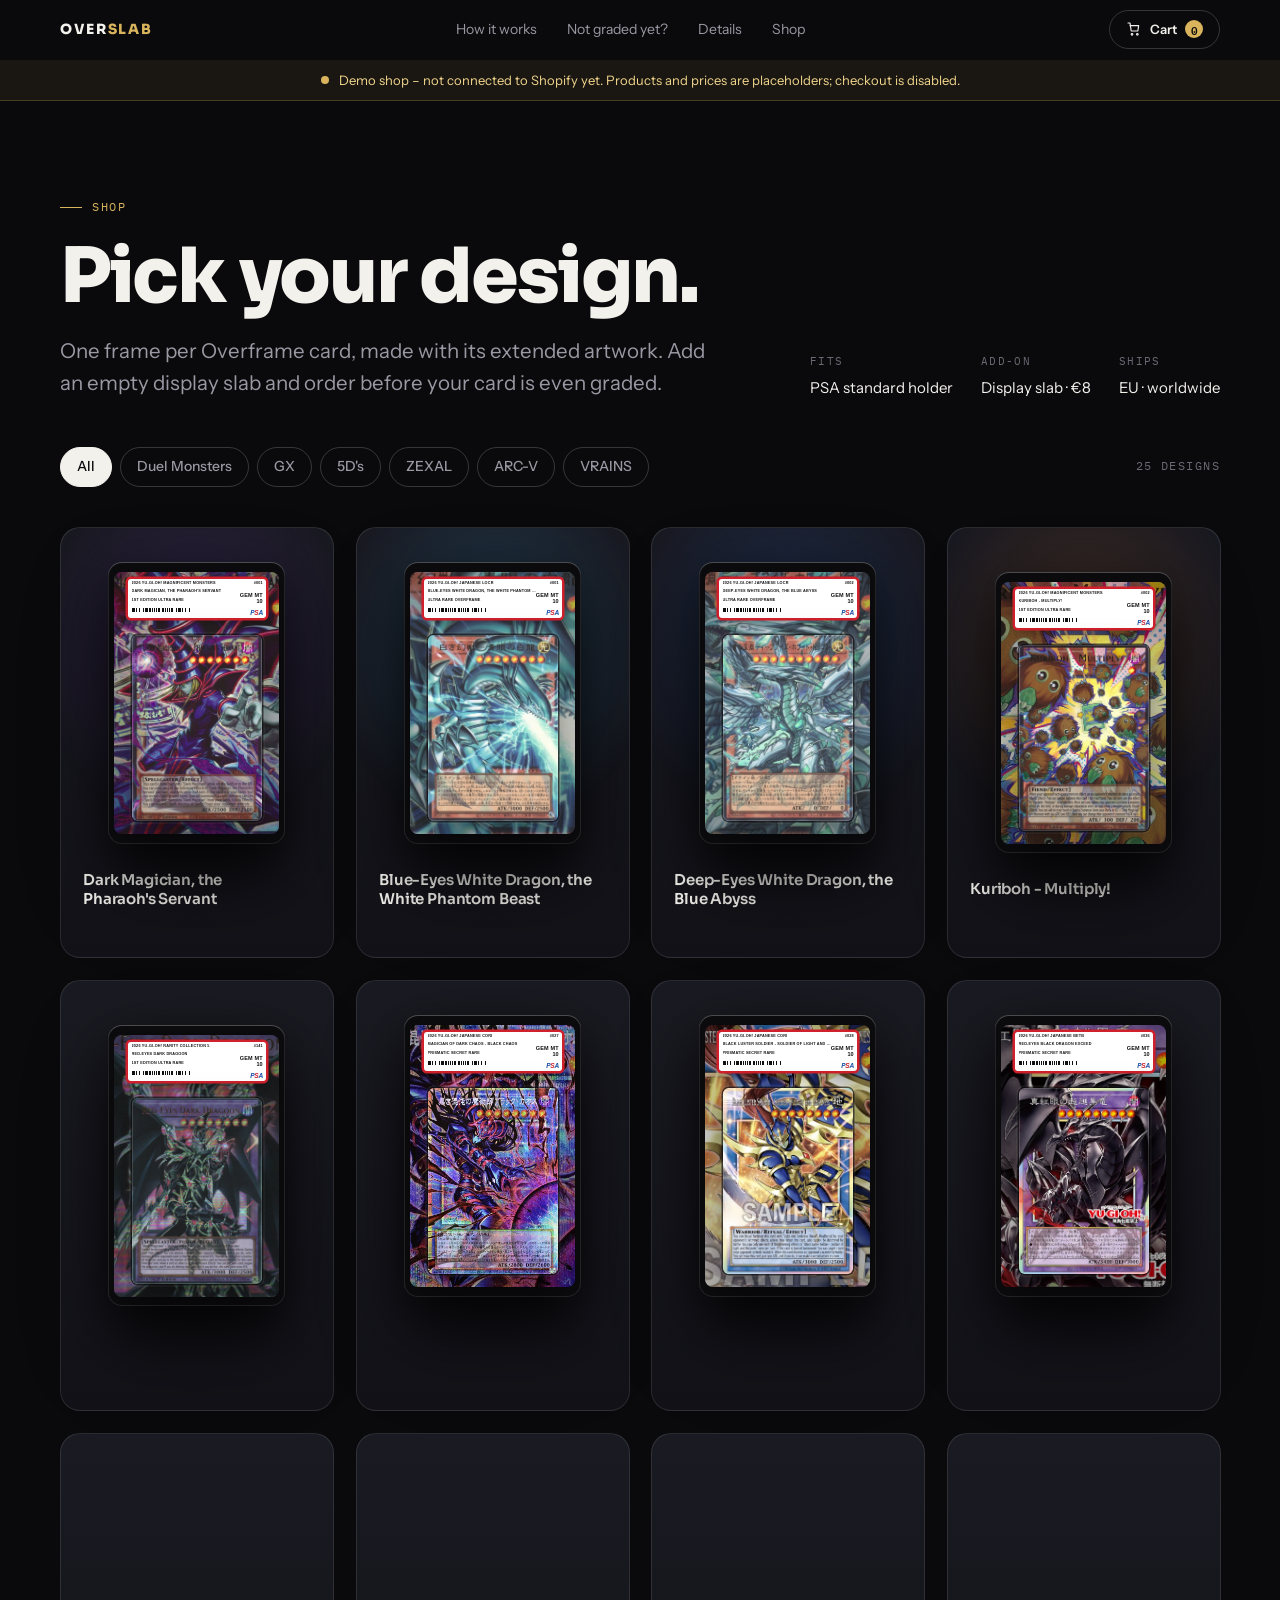
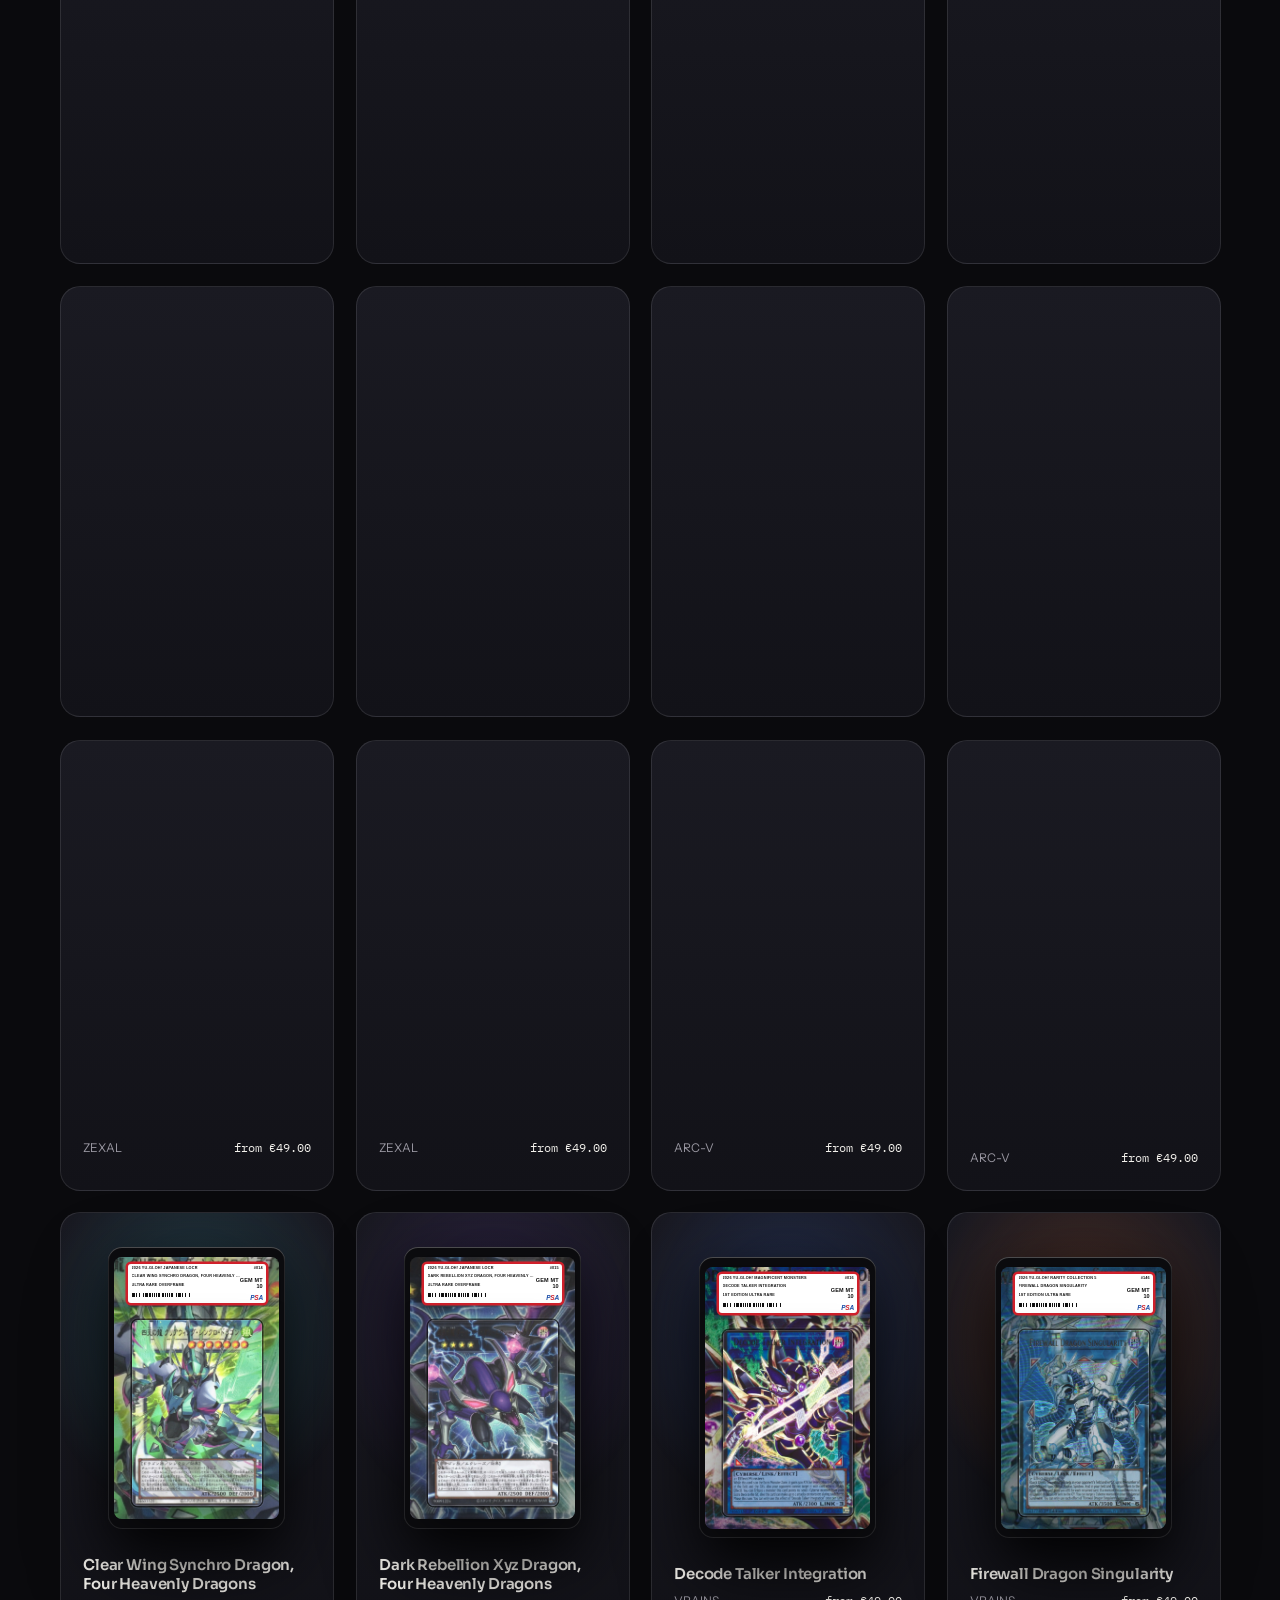
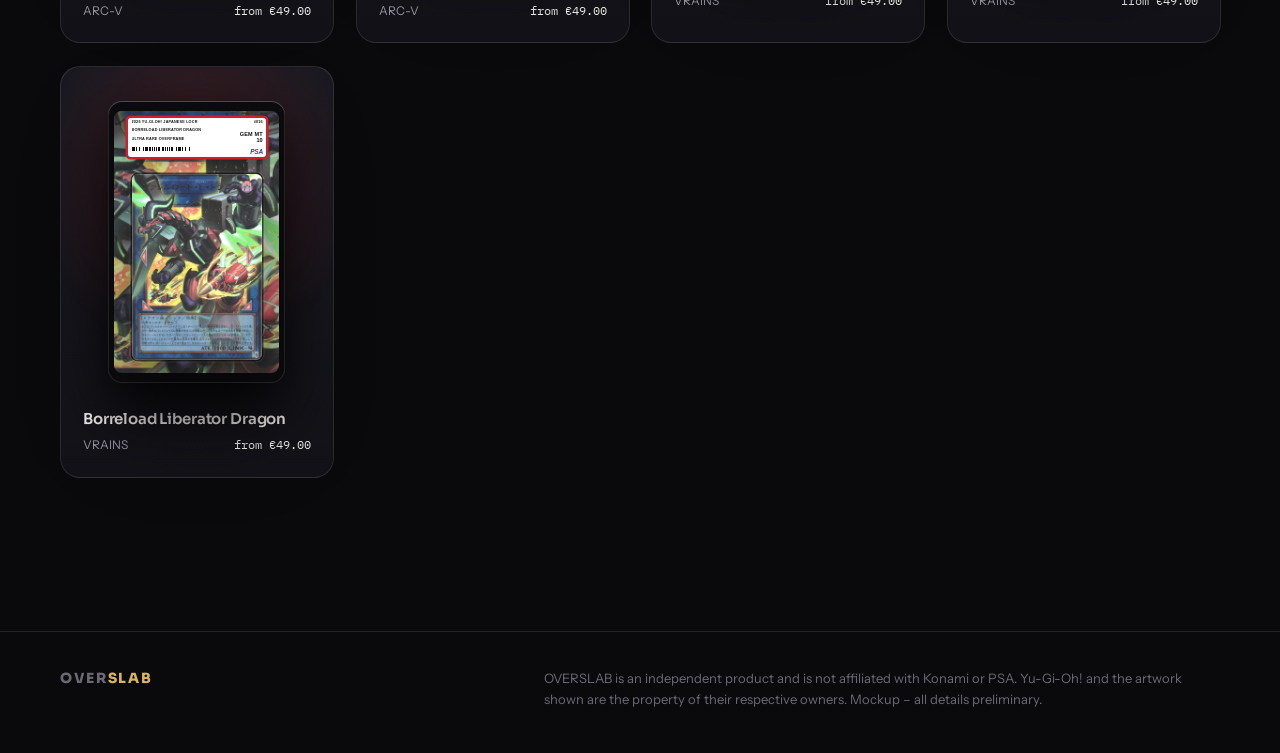
==== commit 34a62997: "Display slab becomes a +€8 add-on option Second product option "Display slab" (Frame only / With dis" ====
--- a/shop.html
+++ b/shop.html
@@ -40,11 +40,11 @@
         <div>
           <span class="eyebrow">Shop</span>
           <h1>Pick your design.</h1>
-          <p class="lead">One frame per Overframe card, made with its extended artwork. Every frame ships with an empty display slab, so you can order before your card is graded.</p>
+          <p class="lead">One frame per Overframe card, made with its extended artwork. Add an empty display slab and order before your card is even graded.</p>
         </div>
         <dl class="shop-facts">
           <div><dt>Fits</dt><dd>PSA standard holder</dd></div>
-          <div><dt>Included</dt><dd>Display slab</dd></div>
+          <div><dt>Add-on</dt><dd>Display slab · €8</dd></div>
           <div><dt>Ships</dt><dd>EU · worldwide</dd></div>
         </dl>
       </div>
@@ -62,10 +62,7 @@
     <h2 id="sheetTitle"></h2>
     <p class="sheet-meta" id="sheetMeta"></p>
     <p class="sheet-desc" id="sheetDesc"></p>
-    <div class="opt">
-      <span class="opt-label">Mount</span>
-      <div class="opt-chips" id="sheetVariants"></div>
-    </div>
+    <div class="opts" id="sheetVariants"></div>
     <div class="opt">
       <span class="opt-label">Quantity</span>
       <div class="qty"><button type="button" id="qtyMinus" aria-label="Decrease quantity">−</button><span id="qtyVal">1</span><button type="button" id="qtyPlus" aria-label="Increase quantity">+</button></div>
@@ -75,7 +72,7 @@
       <button class="btn primary" type="button" id="addBtn">Add to cart</button>
     </div>
     <ul class="sheet-notes">
-      <li>Empty display slab included</li>
+      <li>Empty display slab available as add-on (+€8)</li>
       <li>Slab slides in from the top – no glue, no tools</li>
       <li>Made to order · ships in 5–7 business days</li>
     </ul>
--- a/styles.css
+++ b/styles.css
@@ -450,7 +450,10 @@
 .sheet-body h2{font-size:26px}
 .sheet-meta{font-family:var(--mono);font-size:12px;letter-spacing:.12em;text-transform:uppercase;color:var(--muted);margin-top:-14px}
 .sheet-desc{color:var(--muted);font-size:15px}
+.opts{display:flex;flex-direction:column;gap:18px}
 .opt{display:flex;flex-direction:column;gap:10px}
+.chip .plus{font-family:var(--mono);font-size:11px;color:var(--muted);margin-left:2px}
+.chip[aria-pressed="true"] .plus{color:#0a0a0d;opacity:.7}
 .opt-label{font-family:var(--mono);font-size:11px;letter-spacing:.12em;text-transform:uppercase;color:var(--muted-2)}
 .opt-chips{display:flex;gap:8px;flex-wrap:wrap}
 .chip.variant[disabled]{opacity:.4;cursor:not-allowed}
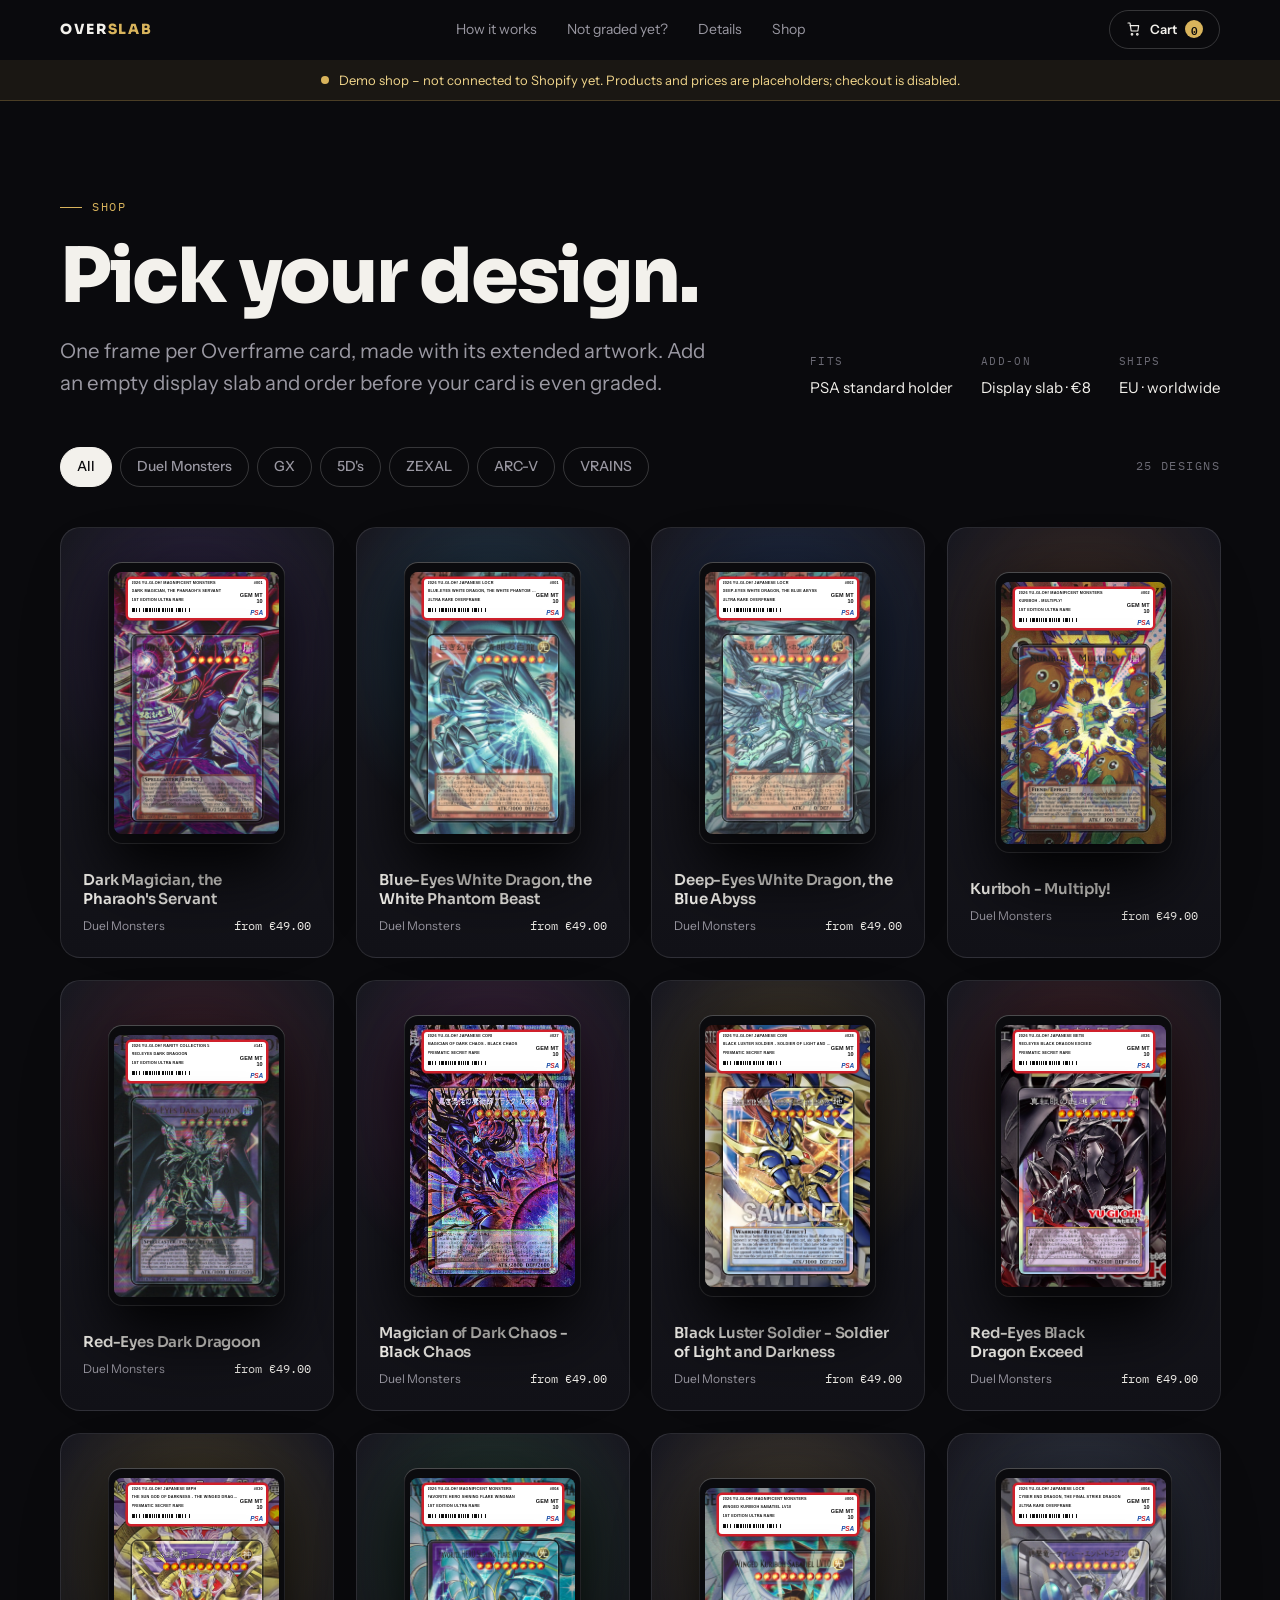
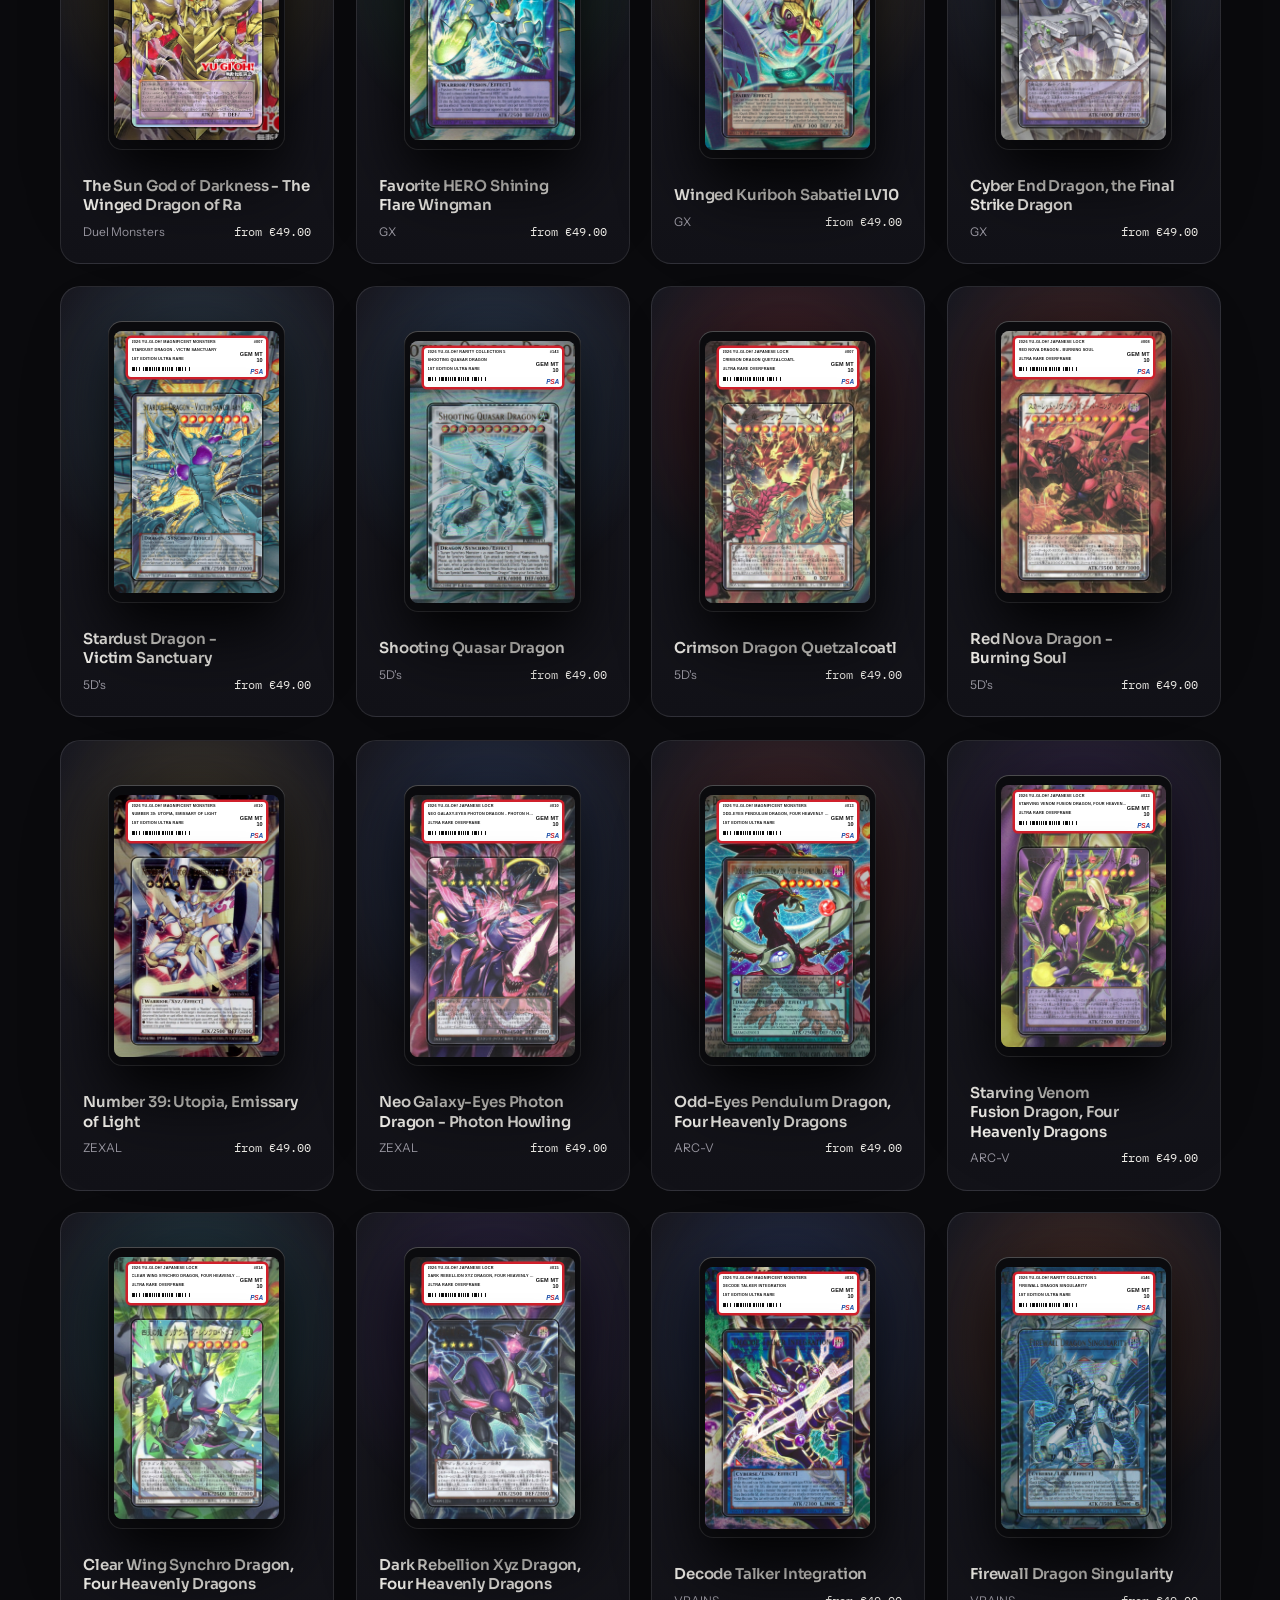
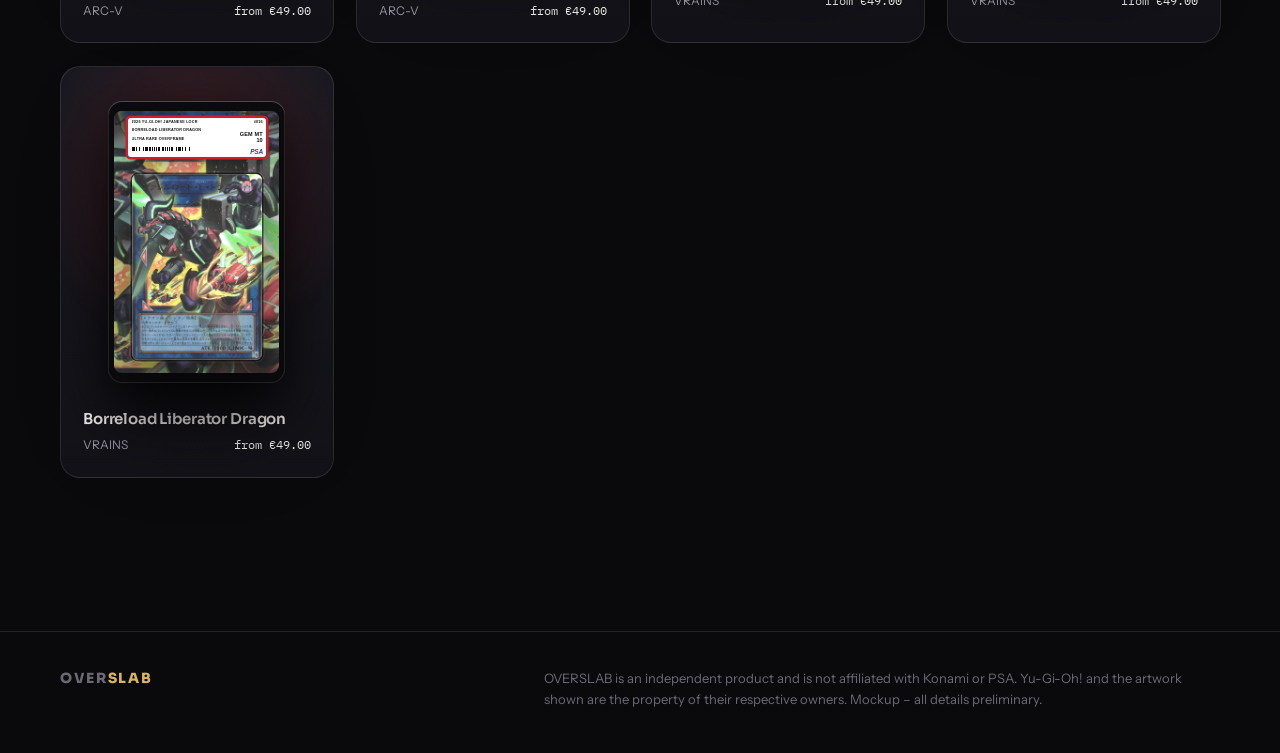
==== commit 46d19ebf: "Add AI outpainting pipeline for extended frame artwork scripts/extend-art.js outpaints each card sca" ====
--- a/shop.html
+++ b/shop.html
@@ -103,6 +103,7 @@
   </div>
 </footer>
 
+<script src="img/art/manifest.js"></script>
 <script src="cards.js"></script>
 <script src="shopify-config.js"></script>
 <script src="shop.js"></script>
--- a/styles.css
+++ b/styles.css
@@ -139,9 +139,11 @@
 }
 .frame-layer .art{
   position:absolute;inset:3.5%;border-radius:8px;overflow:hidden;
-  /* zoomed onto the illustration area so the card's text box never repeats outside the window */
+  /* fallback: zoomed onto the illustration area so the card's text box never repeats outside the window */
   background:var(--art) center 16%/165% auto no-repeat;
 }
+/* extended artwork: the card sits at exactly the window position inside the image → fill the art area 1:1 */
+.piece[style*="--art-ext"] .frame-layer .art{background:var(--art-ext) center/100% 100% no-repeat}
 .frame-layer .art::after{
   content:"";position:absolute;inset:0;
   background:radial-gradient(ellipse at 50% 55%,transparent 45%,rgba(0,0,0,.34) 100%);
